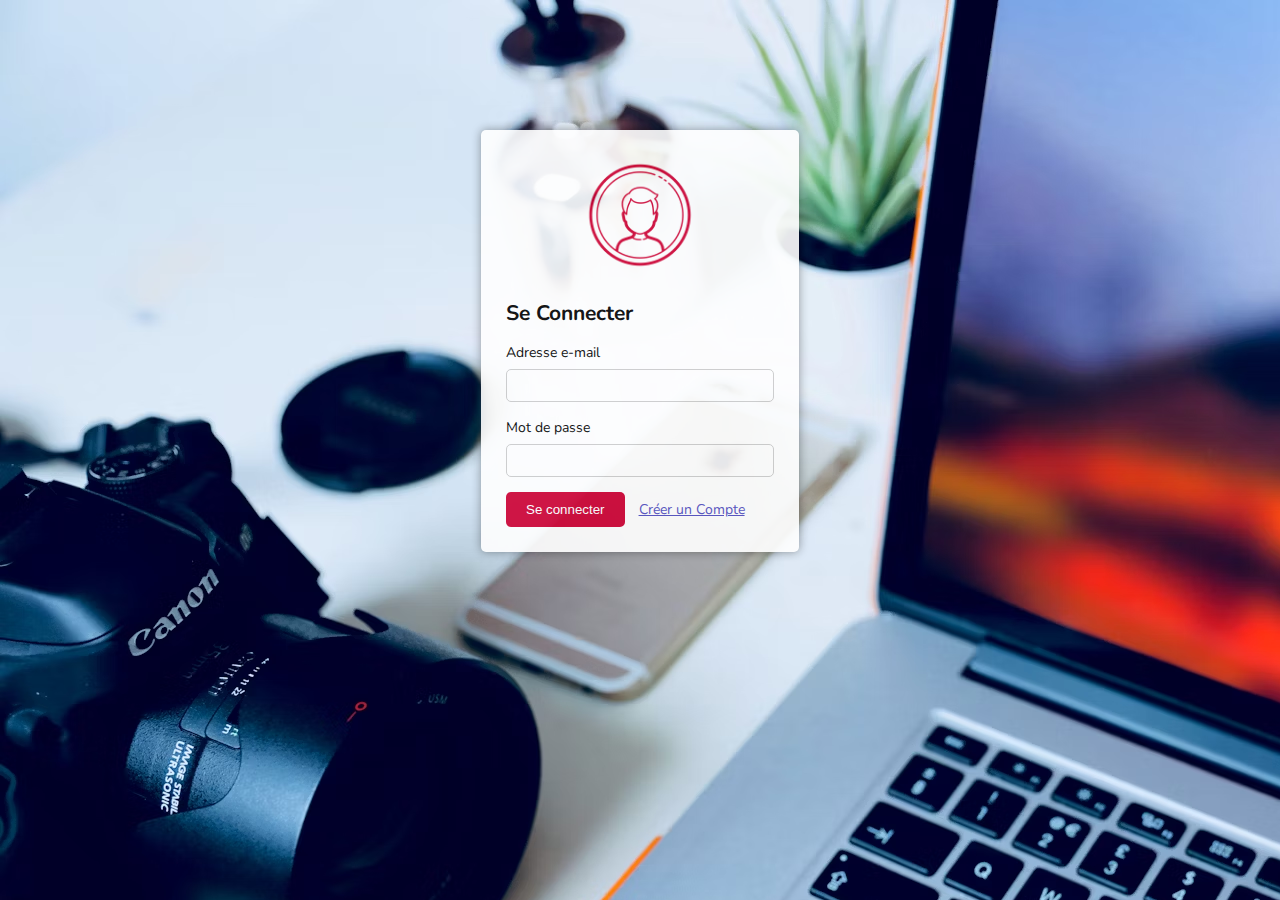
==== index.html @ 9b6afa94 "fst end version by ayman kadiri" ====
<!DOCTYPE html>
<html lang="en">
  <head>
    <meta charset="UTF-8" />
    <meta name="viewport" content="width=device-width, initial-scale=1.0" />
    <title>Future School Talent - Ayman Ka</title>
    <link rel="stylesheet" href="styles.css" />
  </head>
  <body>
    <div class="container">
      <div class="login-form">
        <div class="logo">
          <img src="images/login.png" alt="Logo" />
        </div>
        <h2>Se Connecter</h2>
        <form id="login-form">
          <div class="form-group">
            <label for="loginEmail">Adresse e-mail</label>
            <input type="email" id="loginEmail" name="email" required />
          </div>
          <div class="form-group">
            <label for="loginPassword">Mot de passe</label>
            <input
              type="password"
              id="loginPassword"
              name="password"
              required
            />
          </div>
          <button type="submit">Se connecter</button>
          <a id="show-register" href="#">Créer un Compte</a>
        </form>
      </div>

      <div class="register-form" style="display: none">
        <div class="logo">
          <img src="images/login.png" alt="Logo" />
        </div>
        <h2>S’inscrire</h2>
        <form id="register-form">
          <div class="form-group">
            <label for="newUsername">Nom</label>
            <input type="text" id="newUsername" name="new-username" required />
          </div>
          <div class="form-group">
            <label for="registerEmail">Adresse e-mail</label>
            <input type="email" id="registerEmail" name="email" required />
          </div>
          <div class="form-group">
            <label for="registerPassword">Mot de passe</label>
            <input
              type="password"
              id="registerPassword"
              name="new-password"
              required
            />
          </div>
          <button type="submit">S’inscrire</button>
          <a id="show-login" href="#">Retour à la Connexion</a>
        </form>
      </div>
    </div>
    <script src="Javascript/index.js"></script>
  </body>
</html>
---- styles.css ----
@import url("https://fonts.googleapis.com/css2?family=Nunito:ital,wght@0,200..1000;1,200..1000&display=swap");

:root {
  --bg-color: #f1f5f8;
  --gray-color: #303946;

  --clr-black: #222;
  --clr-white: #fff;

  --primary-color: #ce0033;
  --secondary-color: #504dc1;
  --primary-color-hover: #76011e;
  --secondary-color-hover: #302e77;
  --clr-green: #2ecc71;
  --clr-green-hover: #015401;

  --dark-shadow: rgba(0, 0, 0, 0.4);
  --border-inputs: #ccc;

  --ff-primary: "Nunito", sans-serif;
  --transition: background-color 0.3s ease;
}

/* Global Styles */
body {
  margin: 0;
  padding: 0;
  font-family: var(--ff-primary);
  height: 100%;
  font-size: 14px;
  line-height: 22px;
  font-weight: 400;
  background-image: url("images/background.jpg");
  background-size: fill;
}

.container {
  display: flex;
  flex-direction: column;
  align-items: center;
  justify-content: center;
  height: 100%;
  position: relative;
  margin-top: 100px;
}

/* Forms */
.login-form,
.register-form,
.add-form,
.update-form,
.admin-form,
.show-form,
.board {
  padding: 25px;
  padding-top: 5px;
  background-color: var(--clr-white);
  box-shadow: 0 0 10px var(--dark-shadow);
}

.login-form,
.register-form {
  border-radius: 5px;
  opacity: 0.9;
  margin-top: 30px;
  padding-top: 25px;
}

/* Logo */

.logo {
  display: flex;
  justify-content: center;
}

.logo img {
  width: 120px;
  height: auto;
  margin-bottom: 10px;
  display: flex;
}

/* Form Group */
.form-group {
  margin-bottom: 15px;
  justify-content: center;
}

label {
  display: block;
  margin-bottom: 5px;
}

input[type="email"],
input[type="text"],
input[type="password"],
textarea,
select {
  width: 250px;
  padding: 8px;
  border: 1px solid var(--border-inputs);
  border-radius: 5px;
}

button {
  padding: 10px 20px;
  background-color: var(--primary-color);
  color: var(--clr-white);
  border: none;
  border-radius: 5px;
  cursor: pointer;
  transition: var(--transition);
}

button:hover {
  background-color: var(--primary-color-hover);
}

#button-gray-style {
  background-color: var(--gray-color);
}

/* Links */
#show-register,
#show-login {
  color: var(--secondary-color);
  text-decoration: underline;
  cursor: pointer;
  transition: var(--transition);
  margin-left: 10px;
}

#show-register:hover,
#show-login:hover {
  color: var(--clr-black);
}

/* Headers */
.admin-header,
.student-header {
  display: flex;
  align-items: center;
  justify-content: space-between;
  padding: 0px 150px;
  color: var(--clr-white);
  background-color: var(--primary-color);
  height: 70px;
  margin-bottom: 100px;
}

/* Buttons */
#logout-button-mobile,
#logout-button,
#delete-button {
  display: flex;
  background-color: var(--secondary-color);
  height: 40px;
  align-items: center;
}

#logout-button-mobile,
#logout-button {
  background-color: var(--secondary-color);
  border: 1px solid var(--clr-white);
}

#logout-button-mobile:hover,
#logout-button:hover {
  background-color: var(--secondary-color-hover);
}

/* Logo */
.header-logo {
  width: 200px;
}

/* Sections */
section {
  display: flex;
  flex-direction: column;
  align-items: center;
  position: relative;
  margin-top: 50px;
  margin-bottom: 50px;
}

/* Boards */
.board {
  overflow-x: auto;
  overflow-y: auto;
  display: flex;
  flex-direction: column;
  align-items: center;
  background-color: var(--clr-white);
  padding: 20px 50px;
  width: 80%;
}

/* Tables */

.dashboard-title {
  display: flex;
  flex-direction: column;
  width: 100%;
}

.dashboard-title #student-name {
  margin: 0px;
  margin-bottom: 20px;
}

.table-data {
  width: 100%;
  border-collapse: collapse;
  border-color: var(--border-inputs);
}
#table-body {
  border: 1px solid var(--border-inputs);
}

.table-data th,
.table-data tr,
.table-data td {
  padding: 12px;
  text-align: center;
  vertical-align: middle;
  border-top: 1px solid var(--border-inputs);
}

.table-data thead th {
  vertical-align: bottom;
  border-bottom-width: 2px;
  background-color: #ccccff;
  color: var(--clr-black);
}

/* Action Buttons */
.actions {
  display: flex;
  gap: 30px;
  justify-content: center;
}

.update-button {
  display: flex;
  background-color: var(--clr-green);
  align-items: center;
}

.update-button:hover {
  background-color: var(--clr-green-hover);
}

.delete-button:hover {
  background-color: var(--primary-color-hover);
}

/* Add Blocage Button */
.add-blocage {
  display: flex;
  background-color: var(--secondary-color);
  margin-top: 50px;
}

.add-blocage:hover {
  display: flex;
  background-color: var(--secondary-color-hover);
}

/* Additional Styles */
#text-add {
  margin-left: 10px;
  margin-top: 5px;
  font-weight: bold;
}

#show-difficulty-textarea {
  height: 60px;
}

.show-difficulty {
  background-color: var(--clr-white);
  color: var(--clr-black);
  height: 40px;
  align-items: center;
}

.show-difficulty:hover {
  background-color: var(--clr-white);
}

.admin-modal-button {
  display: flex;
  background-color: var(--clr-black);
  height: 40px;
  align-items: center;
}

.admin-modal-button:hover {
  background-color: var(--gray-color);
}

/* Modals */
.modal-add,
.modal-update,
.modal-admin,
.modal-show {
  display: none;
  position: fixed;
  z-index: 1;
  top: 0;
  width: 100%;
  height: 100%;
  background-color: var(--dark-shadow);
}

/* Close Button */
.close {
  color: var(--primary-color);
  float: right;
  font-size: 28px;
  font-weight: bold;
}

.close:hover,
.close:focus {
  color: var(--primary-color-hover);
  text-decoration: none;
  cursor: pointer;
}

/* Form Groups */
.add-form,
.update-form,
.admin-form,
.show-form {
  margin-bottom: 20%;
}

.form-group-radio {
  display: flex;
  flex-direction: row;
  gap: 10px;
  padding-bottom: 15px;
}

.option-textarea {
  margin-left: 30px;
  width: 85%;
  margin-bottom: 15px;
}

select {
  width: 265px;
}

#logout-button-mobile {
  display: none;
}

@media screen and (max-width: 800px) {
  /* Index page */
  .container {
    margin-top: 100px;
  }

  .login-form,
  .register-form {
    width: 80%;
    margin-top: 20px;
    padding: 15px;
  }

  input[type="email"],
  input[type="text"],
  input[type="password"],
  textarea,
  select {
    width: 95%;
  }

  button {
    width: 100%;
    margin-top: 15px;
    margin-bottom: 10px;
  }

  #show-register {
    padding-left: 145px;
  }

  #show-login {
    padding-left: 130px;
  }

  .logo img {
    width: 100px;
  }

  .form-group {
    margin-bottom: 10px;
  }

  .admin-header,
  .student-header {
    display: flex;
    justify-content: center;
    gap: 160px;
  }

  #logout-button {
    display: none;
  }

  #logout-button-mobile {
    display: block;
    padding-bottom: 35px;
  }

  /* Dashboard */
  .board {
    width: 80%;
    padding: 20px;
    margin-top: -50px;
  }

  #admin-board {
    padding: 0 60px;
    padding-bottom: 20px;
    width: 75%;
  }

  .table-data th,
  .table-data tr,
  .table-data td {
    padding: 8px;
  }

  .actions {
    flex-direction: column;
    gap: 2px;
  }

  .admin-modal-button,
  .show-difficulty {
    height: 35px;
    font-size: 12px;
  }

  /* Modals */
  .modal-add,
  .modal-update,
  .modal-admin,
  .modal-show {
    padding: 20px;
  }

  .add-blocage {
    display: flex;
    background-color: var(--secondary-color);
    justify-content: center;
    margin-top: 8px;
  }
}
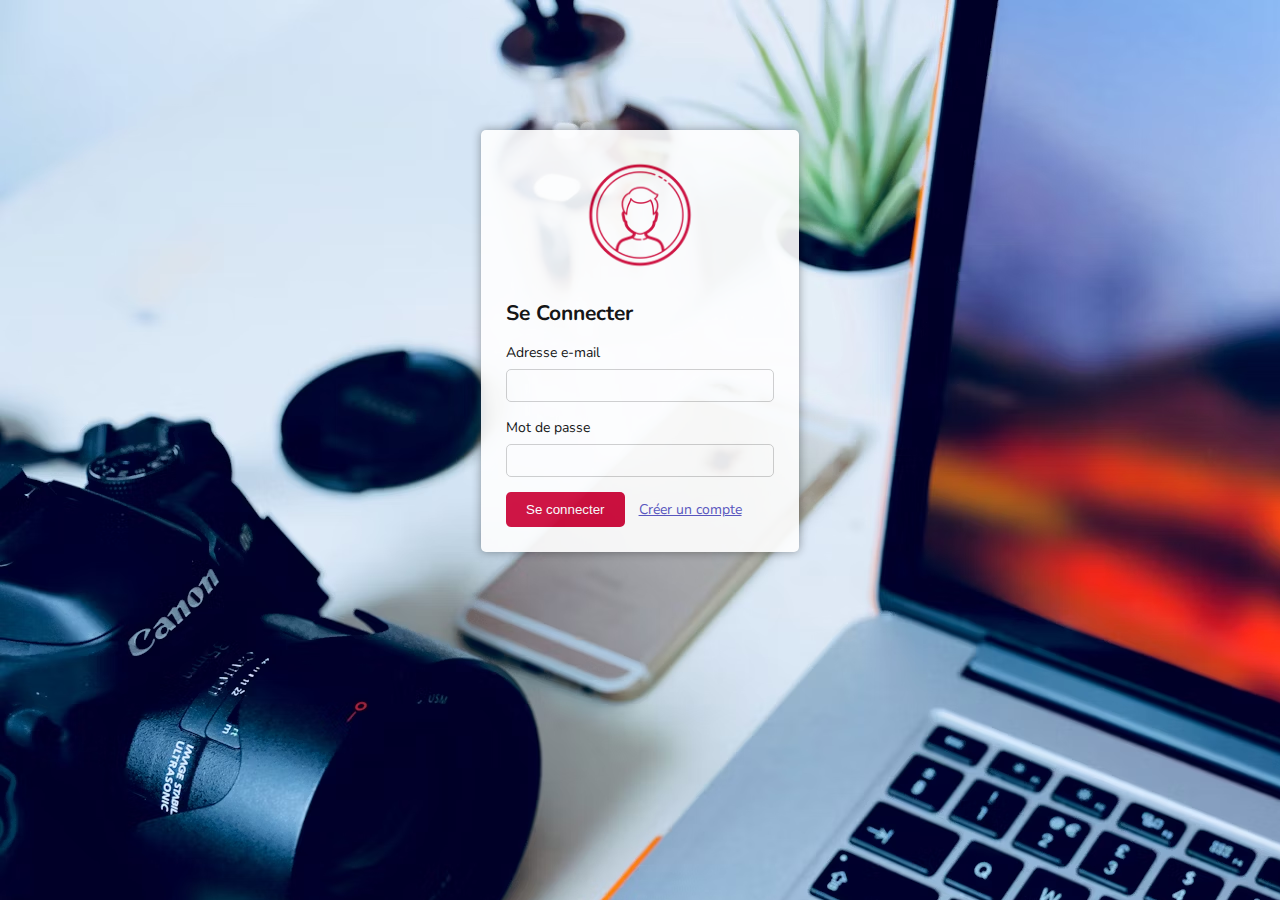
==== commit 8409c76c: "email name" ====
--- a/index.html
+++ b/index.html
@@ -28,7 +28,7 @@
             />
           </div>
           <button type="submit">Se connecter</button>
-          <a id="show-register" href="#">Créer un Compte</a>
+          <a id="show-register" href="#">Créer un compte</a>
         </form>
       </div>
 
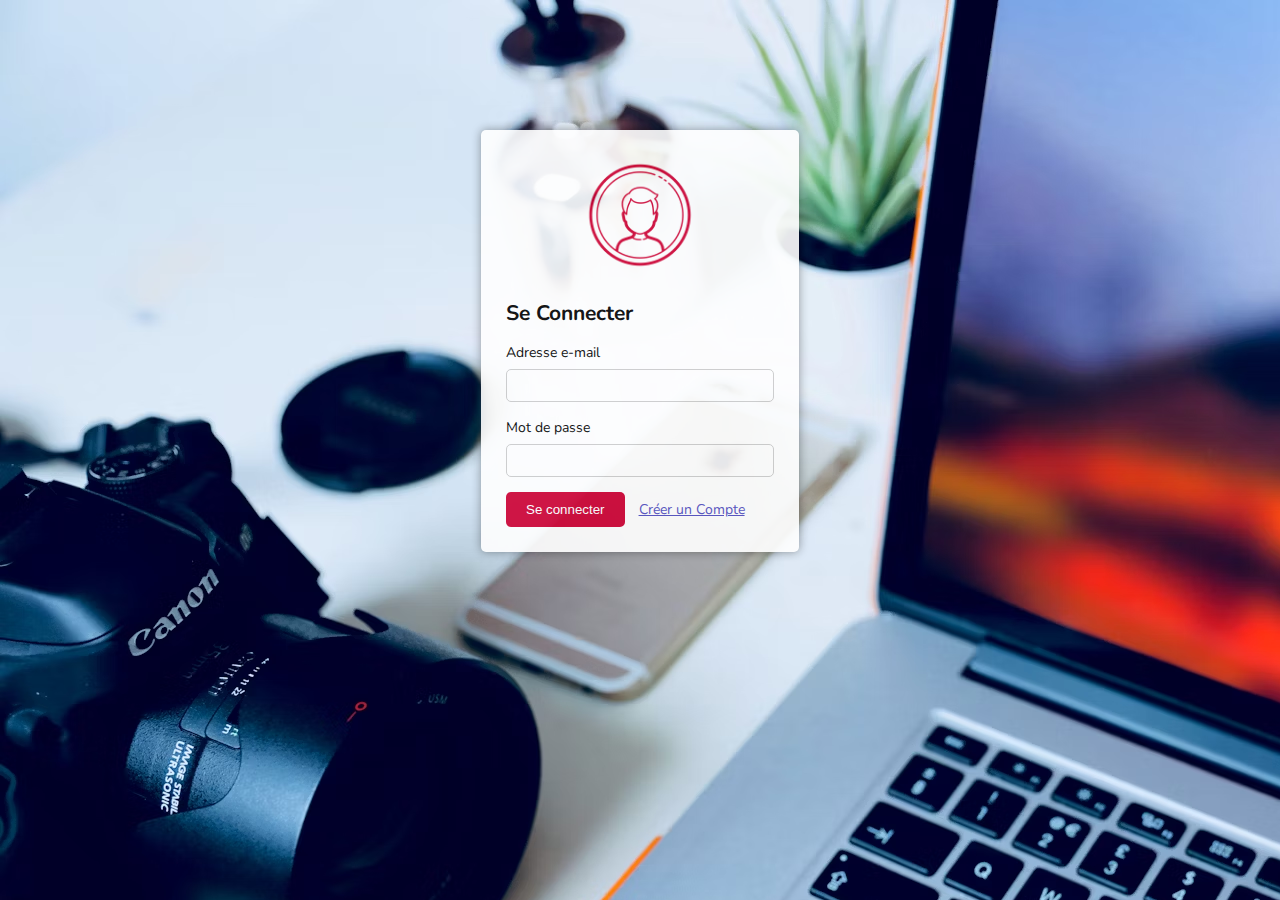
==== commit 8aa1edaa: "Email name update" ====
--- a/index.html
+++ b/index.html
@@ -28,7 +28,7 @@
             />
           </div>
           <button type="submit">Se connecter</button>
-          <a id="show-register" href="#">Créer un compte</a>
+          <a id="show-register" href="#">Créer un Compte</a>
         </form>
       </div>
 
